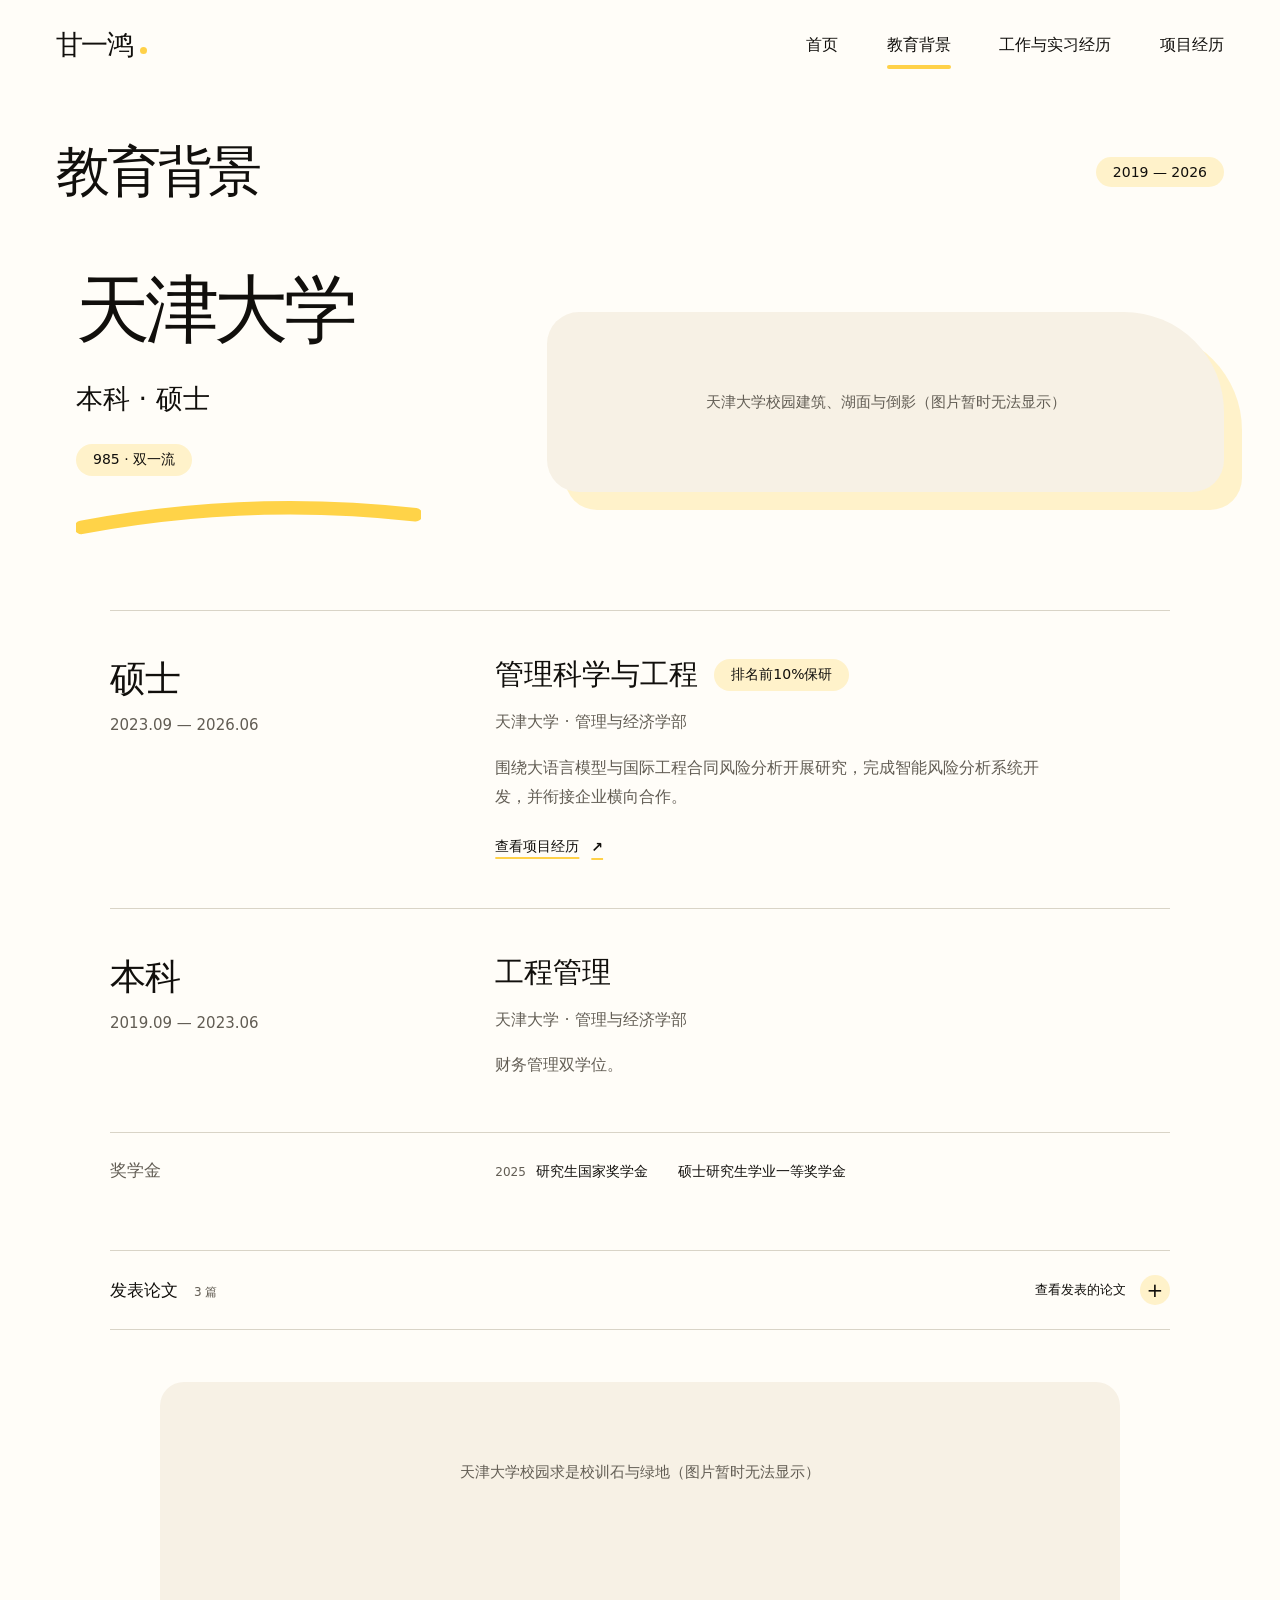
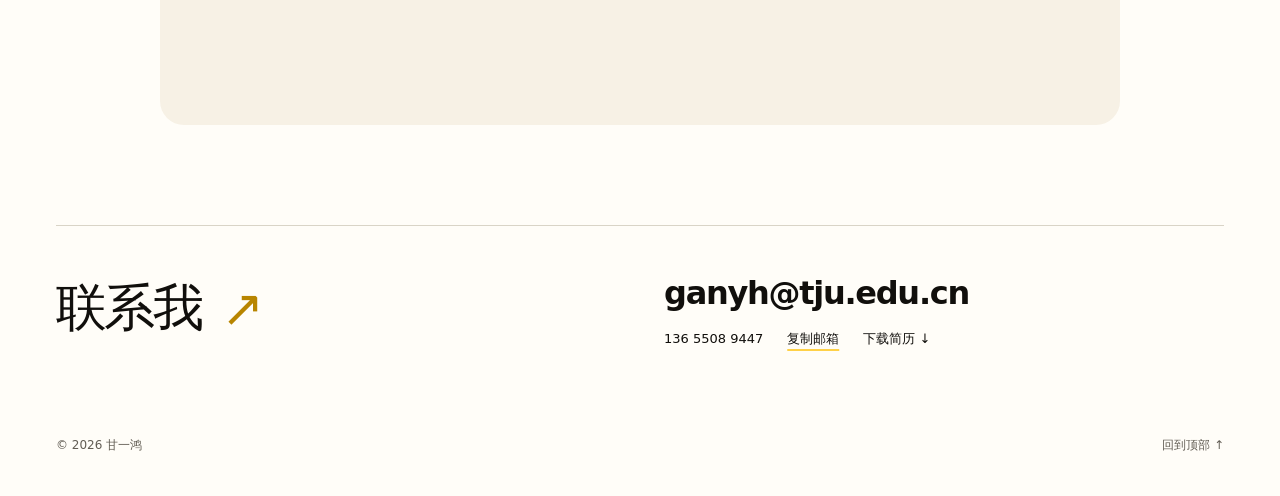
==== education.html @ 257f1004 "Publish standalone portfolio at /portfolio" ====
<!doctype html>
<html lang="zh-CN">
<head>
<meta charset="UTF-8">
<meta name="viewport" content="width=device-width, initial-scale=1, viewport-fit=cover">
<meta name="theme-color" content="#fffdf8">
<meta name="description" content="甘一鸿，天津大学本硕，职业方向：AI、产品、业务销售。腾讯Cheso与数势科技产品经历，以及国际工程合同风险分析系统企业合作项目。">
<meta property="og:title" content="教育背景 · 甘一鸿">
<meta property="og:description" content="天津大学本硕 · AI产品 · 互联网大厂校招">
<meta property="og:type" content="website">
<title>教育背景 · 甘一鸿</title>
<link rel="icon" href="assets/favicon.svg" type="image/svg+xml">
<link rel="stylesheet" href="theme.css">
<script src="app.js" defer></script>
<link rel="canonical" href="https://agan0615.github.io/portfolio/education.html">
<meta property="og:url" content="https://agan0615.github.io/portfolio/education.html">
<meta property="og:image" content="https://agan0615.github.io/portfolio/assets/portrait-hd.webp">
</head>
<body class="page-education">
<a class="skip-link" href="#main">跳转到主要内容</a>
<div class="reading-progress" aria-hidden="true"></div>
<header class="site-header" id="top"><div class="header-inner wrap">
<a class="brand" href="index.html" aria-label="甘一鸿的个人网站首页">甘一鸿<span class="brand-dot" aria-hidden="true"></span></a>
<button class="menu-toggle" type="button" aria-expanded="false" aria-controls="main-nav" hidden><span>菜单</span><span class="menu-lines" aria-hidden="true"></span></button>
<nav class="main-nav" id="main-nav" aria-label="主导航"><a href="index.html">首页</a><a href="education.html" aria-current="page">教育背景</a><a href="experience.html">工作与实习经历</a><a href="projects.html">项目经历</a></nav>
</div></header>
<main id="main"><section class="page-heading wrap hero-enter"><h1>教育背景</h1><span class="period-pill">2019 — 2026</span></section>
<section class="education-hero wrap" aria-labelledby="university-title"><div class="education-identity hero-enter"><h2 id="university-title">天津大学</h2><p>本科 · 硕士</p><span class="subtle-tag">985 · 双一流</span><svg viewBox="0 0 330 40" aria-hidden="true" fill="none"><path d="M5 30Q165 0 325 18" stroke="#ffd348" stroke-width="13" stroke-linecap="round"/></svg></div><div class="education-photo image-frame reveal"><img src="assets/tju-campus-hd.jpg" width="1920" height="701" alt="天津大学校园建筑、湖面与倒影" fetchpriority="high"></div></section>
<section class="degree-section wrap" aria-label="学位与专业">
<article class="degree-entry reveal"><div class="degree-label"><span>硕士</span><time>2023.09 — 2026.06</time></div><div class="degree-content"><h2>管理科学与工程<span class="subtle-tag">排名前10%保研</span></h2><p class="degree-school">天津大学 · 管理与经济学部</p><p>围绕大语言模型与国际工程合同风险分析开展研究，完成智能风险分析系统开发，并衔接企业横向合作。</p><a class="text-link" href="projects.html">查看项目经历 <span aria-hidden="true">↗</span></a></div></article>
<article class="degree-entry reveal"><div class="degree-label"><span>本科</span><time>2019.09 — 2023.06</time></div><div class="degree-content"><h2>工程管理</h2><p class="degree-school">天津大学 · 管理与经济学部</p><p>财务管理双学位。</p></div></article>
</section>
<section class="scholarships wrap reveal" aria-labelledby="award-title"><h2 id="award-title">奖学金</h2><ul><li><span>2025</span>研究生国家奖学金</li><li>硕士研究生学业一等奖学金</li></ul></section>
<section class="publications wrap reveal" id="publications" aria-labelledby="publications-title">
<details class="publications-disclosure"><summary><h2 class="publications-label" id="publications-title">发表论文<span class="publication-count">3 篇</span></h2><span class="publications-action">查看发表的论文 <span class="detail-plus" aria-hidden="true">+</span></span></summary>
<div class="publication-list">
<article class="publication-file"><a class="publication-open" href="assets/paper-contract-qa.pdf" target="_blank" rel="noopener noreferrer" title="Automating construction contract question answering using large language model and fine-tuning" aria-label="查看论文：Automating construction contract question answering using large language model and fine-tuning（新窗口打开 PDF）"><svg class="pdf-icon" viewBox="0 0 40 48" fill="none" aria-hidden="true"><path d="M8 1h16l12 12v29a5 5 0 0 1-5 5H8a5 5 0 0 1-5-5V6a5 5 0 0 1 5-5Z"/><path d="M24 1v12h12"/><text x="9" y="34">PDF</text></svg><span class="publication-info"><span class="publication-title">Automating construction contract question answering using large language model and fine-tuning</span><span class="publication-journal">Expert Systems with Applications</span></span></a><a class="publication-download" href="assets/paper-contract-qa.pdf" download="Gan-Contract-Question-Answering.pdf" aria-label="下载论文：Automating construction contract question answering using large language model and fine-tuning" title="下载 PDF"><svg viewBox="0 0 24 24" fill="none" aria-hidden="true"><path d="M12 3v12m-5-5 5 5 5-5M4 16v5h16v-5"/></svg></a></article>
<article class="publication-file"><a class="publication-open" href="assets/paper-long-contract-analysis.pdf" target="_blank" rel="noopener noreferrer" title="Application of large language models to intelligently analyze long construction contract texts" aria-label="查看论文：Application of large language models to intelligently analyze long construction contract texts（新窗口打开 PDF）"><svg class="pdf-icon" viewBox="0 0 40 48" fill="none" aria-hidden="true"><path d="M8 1h16l12 12v29a5 5 0 0 1-5 5H8a5 5 0 0 1-5-5V6a5 5 0 0 1 5-5Z"/><path d="M24 1v12h12"/><text x="9" y="34">PDF</text></svg><span class="publication-info"><span class="publication-title">Application of large language models to intelligently analyze long construction contract texts</span><span class="publication-journal">Construction Management and Economics</span></span></a><a class="publication-download" href="assets/paper-long-contract-analysis.pdf" download="Gan-Long-Contract-Analysis.pdf" aria-label="下载论文：Application of large language models to intelligently analyze long construction contract texts" title="下载 PDF"><svg viewBox="0 0 24 24" fill="none" aria-hidden="true"><path d="M12 3v12m-5-5 5 5 5-5M4 16v5h16v-5"/></svg></a></article>
<article class="publication-file"><a class="publication-open" href="assets/paper-interorganizational-trust.pdf" target="_blank" rel="noopener noreferrer" title="How to Build Interorganizational Trust in Construction Projects: A Meta-Analysis on Three Trust-Building Mechanisms" aria-label="查看论文作者稿：How to Build Interorganizational Trust in Construction Projects: A Meta-Analysis on Three Trust-Building Mechanisms（新窗口打开 PDF）"><svg class="pdf-icon" viewBox="0 0 40 48" fill="none" aria-hidden="true"><path d="M8 1h16l12 12v29a5 5 0 0 1-5 5H8a5 5 0 0 1-5-5V6a5 5 0 0 1 5-5Z"/><path d="M24 1v12h12"/><text x="9" y="34">PDF</text></svg><span class="publication-info"><span class="publication-title">How to Build Interorganizational Trust in Construction Projects: A Meta-Analysis on Three Trust-Building Mechanisms</span><span class="publication-journal">Journal of Management in Engineering <span class="manuscript-note">· 作者稿</span></span></span></a><a class="publication-download" href="assets/paper-interorganizational-trust.pdf" download="Gan-Interorganizational-Trust-Manuscript.pdf" aria-label="下载论文作者稿：How to Build Interorganizational Trust in Construction Projects: A Meta-Analysis on Three Trust-Building Mechanisms" title="下载 PDF"><svg viewBox="0 0 24 24" fill="none" aria-hidden="true"><path d="M12 3v12m-5-5 5 5 5-5M4 16v5h16v-5"/></svg></a></article>
</div></details></section>
<div class="campus-wide wrap reveal image-frame"><img src="assets/tju-motto-hd.webp" width="1920" height="685" alt="天津大学校园求是校训石与绿地" loading="lazy"></div>


</main>
<section class="contact-strip wrap" id="contact" aria-labelledby="contact-title">
<div><h2 id="contact-title">联系我<span aria-hidden="true">↗</span></h2></div>
<div class="contact-links"><a href="mailto:ganyh@tju.edu.cn" class="contact-email">ganyh@tju.edu.cn</a><div class="contact-small"><a href="tel:+8613655089447">136 5508 9447</a><button class="text-link" id="copy-email" type="button" hidden>复制邮箱</button><a href="assets/resume.pdf" download="甘一鸿-个人简历.pdf">下载简历 ↓</a></div><p class="copy-status" id="copy-status" role="status" aria-live="polite"></p></div>
</section>
<footer class="footer wrap"><span>© <span id="current-year">2026</span> 甘一鸿</span><a href="#top">回到顶部 ↑</a></footer>
<dialog class="image-dialog" aria-labelledby="image-dialog-title"><div class="image-dialog-heading"><h2 id="image-dialog-title">系统界面</h2><div class="image-dialog-actions"><button type="button" class="image-size-toggle" aria-pressed="false">原图尺寸</button><button type="button" class="dialog-close" aria-label="关闭大图">关闭 <span aria-hidden="true">×</span></button></div></div><div class="dialog-canvas" tabindex="0" aria-label="图片区域，可滚动查看"><img alt="" class="dialog-image"></div></dialog>
</body>
</html>
---- theme.css ----
:root {
  --paper: oklch(0.993 0.007 88);
  --ink: oklch(0.17 0.008 82);
  --muted: oklch(0.48 0.016 83);
  --yellow: oklch(0.88 0.157 88);
  --soft-yellow: oklch(0.965 0.055 89);
  --line: oklch(0.87 0.018 86);
  --ease: cubic-bezier(0.16,1,0.3,1);
  --page-width: 1376px;
  color-scheme: light;
  font-family: "Microsoft YaHei","PingFang SC","Noto Sans SC",system-ui,sans-serif;
  color: var(--ink);
  background: var(--paper);
  font-synthesis: none;
  -webkit-font-smoothing: antialiased;
  scroll-behavior: smooth;
  scroll-padding-top: 112px;
}
*,*::before,*::after { box-sizing: border-box; }
body { margin: 0; }
a { color: inherit; text-decoration: none; }
button { font: inherit; color: inherit; cursor: pointer; }
button,a { -webkit-tap-highlight-color: transparent; touch-action: manipulation; }
button { border: 0; }
img { display: block; max-width: 100%; }
svg { display: block; }
h1,h2,h3,h4,p,figure { margin: 0; }
h1,h2,h3,h4 { text-wrap: balance; }
p { line-height: 1.85; }
ul,ol { padding: 0; margin: 0; }
[hidden] { display: none !important; }
::selection { background: var(--yellow); color: var(--ink); }
:focus-visible { outline: 3px solid var(--ink); outline-offset: 6px; }
.wrap { width: min(calc(100% - 112px),var(--page-width)); margin-inline: auto; }
.sr-only { position: absolute; width: 1px; height: 1px; margin: -1px; overflow: hidden; clip: rect(0,0,0,0); white-space: nowrap; }
.skip-link { position: fixed; z-index: 100; top: -80px; left: 20px; padding: 14px 22px; color: var(--paper); background: var(--ink); border-radius: 8px; }
.skip-link:focus { top: 12px; }
.reading-progress { height: 3px; position: fixed; inset: 0 0 auto; z-index: 50; background: var(--yellow); transform: scaleX(var(--progress,0)); transform-origin: left; pointer-events: none; }
.site-header { position: sticky; top: 0; z-index: 30; background: var(--paper); transition: box-shadow 240ms var(--ease),background 240ms var(--ease); }
.site-header.is-scrolled { box-shadow: 0 1px 0 var(--line); background: oklch(0.993 0.007 88 / 0.96); backdrop-filter: blur(16px); }
.header-inner { min-height: 90px; display: flex; align-items: center; justify-content: space-between; gap: 32px; }
.brand { display: inline-flex; align-items: baseline; gap: 8px; white-space: nowrap; font-size: 27px; font-weight: 800; letter-spacing: -.06em; }
.brand-dot { width: 7px; height: 7px; border-radius: 50%; background: var(--yellow); }
.main-nav { display: flex; align-items: center; gap: clamp(22px,3.8vw,58px); }
.main-nav a { position: relative; padding: 19px 0; font-weight: 650; font-size: 16px; white-space: nowrap; }
.main-nav a::after { content: ""; position: absolute; bottom: 6px; left: 0; width: 100%; height: 4px; background: var(--yellow); transform: scaleX(0); transform-origin: left; transition: transform 230ms var(--ease); border-radius: 2px; }
.main-nav a[aria-current]::after,.main-nav a:hover::after { transform: scaleX(1); }
.menu-toggle { display: inline-flex; align-items: center; gap: 12px; min-height: 44px; background: transparent; padding: 4px 0 4px 16px; }
.menu-lines { display: block; width: 20px; height: 10px; border-block: 1.5px solid currentColor; transition: transform 200ms var(--ease); }
.menu-toggle[aria-expanded="true"] .menu-lines { transform: rotate(-12deg); }
.button { display: inline-flex; align-items: center; justify-content: center; gap: 12px; min-height: 56px; padding: 12px 30px; border-radius: 100px; font-size: 17px; font-weight: 650; border: 1.5px solid var(--ink); transition: transform 220ms var(--ease),background 220ms var(--ease),box-shadow 220ms var(--ease); }
.button svg { width: 22px; height: 22px; }
.button span[aria-hidden] { font-size: 25px; line-height: 1; }
.button-primary { color: var(--paper); background: var(--ink); }
.button-outline { background: transparent; }
.button-small { font-size: 14px; min-height: 46px; padding: 8px 22px; }
.text-link { display: inline-flex; gap: 12px; align-items: center; padding-block: 8px; background: transparent; border: 0; font-weight: 600; text-decoration: underline; text-decoration-color: var(--yellow); text-underline-offset: 6px; text-decoration-thickness: 2px; }
.home-hero { position: relative; isolation: isolate; background: var(--paper); min-height: 590px; display: grid; grid-template-columns: 1.2fr 1fr; align-items: center; gap: 16px; padding-block: 28px 32px; }
.hero-ribbon { position: absolute; inset: 0; height: 100%; width: 100%; z-index: -1; pointer-events: none; transform: translate3d(0,var(--hero-shift,0px),0); }
.home-intro { position: relative; z-index: 3; padding-block: 20px; }
.home-intro h1 { display: inline-block; position: relative; font-size: clamp(88px,11vw,156px); font-weight: 900; line-height: 1.2; letter-spacing: -.065em; margin-left: -.035em; padding-bottom: 16px; }
.home-intro h1 svg { position: absolute; left: 5%; bottom: 2px; width: 100%; height: 32px; z-index: -1; }
.home-role { font-size: clamp(38px,5vw,72px); font-weight: 800; letter-spacing: -.055em; line-height: 1.45; margin-top: 4px; white-space: nowrap; }
.home-role.home-directions { font-size: clamp(30px,4vw,58px); letter-spacing: -.045em; }
@media (max-width: 699px) {
  .home-role.home-directions { font-size: clamp(27px,8.2vw,42px); }
}
.personal-tags { display: flex; flex-wrap: wrap; gap: 10px; list-style: none; margin-top: 24px; }
.personal-tags li { background: var(--soft-yellow); padding: 7px 18px; border-radius: 100px; font-size: 14px; white-space: nowrap; }
.hero-actions { display: flex; flex-wrap: wrap; gap: 18px; margin-top: 34px; }
.portrait-stage { position: relative; align-self: end; justify-self: center; width: min(100%,430px); margin-bottom: 0; background: var(--paper); }
.original-portrait { width: 100%; height: auto; aspect-ratio: 5 / 6; mix-blend-mode: multiply; }
.portrait-front-ribbon { position: absolute; width: 112%; height: 60px; bottom: -22px; left: -6%; }
.chapter-gallery { display: grid; grid-template-columns: repeat(3,minmax(0,1fr)); gap: 20px; padding-top: 10px; padding-bottom: 16px; }
.chapter-link { position: relative; isolation: isolate; display: block; height: 310px; background: var(--soft-yellow); border-radius: 24px; overflow: hidden; transition: background 220ms var(--ease); }
.chapter-link h2 { position: relative; z-index: 2; padding: 26px 28px 0; font-size: clamp(22px,2.05vw,30px); line-height: 1.35; letter-spacing: -.035em; }
.chapter-link h2 span { display: block; font-size: .82em; margin-top: 3px; }
.chapter-link img { position: absolute; width: 100%; max-width: none; height: auto; left: 0; bottom: -25px; z-index: -1; transition: transform 600ms var(--ease); }
.chapter-link:nth-child(2) img { width: 102%; left: 1%; bottom: -3px; }
.chapter-link:nth-child(3) img { width: 100%; bottom: -22px; }
.chapter-arrow { position: absolute; right: 22px; bottom: 18px; width: 36px; height: 36px; display: grid; place-items: center; font-size: 28px; background: var(--paper); border-radius: 50%; transition: transform 220ms var(--ease); }
.page-heading { display: flex; align-items: center; justify-content: space-between; gap: 24px; padding-block: 48px 40px; }
.page-heading h1 { font-size: clamp(36px,4.2vw,60px); font-weight: 800; letter-spacing: -.06em; line-height: 1.25; }
.period-pill,.subtle-tag { display: inline-block; border-radius: 100px; background: var(--soft-yellow); padding: 7px 17px; font-size: 14px; font-weight: 500; white-space: nowrap; }
.page-anchors { display: flex; align-items: center; gap: 10px; }
.page-anchors a { font-size: 14px; padding: 10px 18px; border: 1px solid var(--line); border-radius: 100px; }
.page-anchors a:hover { background: var(--soft-yellow); border-color: var(--yellow); }
.image-frame { position: relative; overflow: hidden; background: oklch(0.96 0.018 87); }
.image-frame img { width: 100%; height: auto; }
.image-fallback { display: grid; place-items: center; min-height: 180px; padding: 24px; font-size: 15px; line-height: 1.6; text-align: center; color: var(--muted); overflow-wrap: anywhere; }
.education-hero { display: grid; grid-template-columns: .8fr 1.2fr; align-items: center; gap: 40px; padding-block: 20px 72px; }
.education-identity { position: relative; padding-left: 20px; }
.education-identity h2 { font-size: clamp(50px,5.8vw,84px); letter-spacing: -.065em; font-weight: 800; line-height: 1.2; }
.education-identity p { font-size: 27px; margin-top: 20px; }
.education-identity .subtle-tag { margin-top: 20px; }
.education-identity svg { width: 80%; margin-top: 20px; }
.education-photo { border-radius: 32px 100px 32px 32px; box-shadow: 18px 18px 0 var(--soft-yellow); }
.education-photo img { aspect-ratio: 1.5; object-fit: cover; }
.degree-section { max-width: 1060px; }
.degree-entry { display: grid; grid-template-columns: .75fr 1.5fr; gap: 48px; padding-block: 44px; border-top: 1px solid var(--line); }
.degree-label { display: flex; flex-direction: column; gap: 12px; }
.degree-label > span { font-size: 36px; font-weight: 750; letter-spacing: -.04em; }
.degree-label time { color: var(--muted); font-size: 15px; font-variant-numeric: tabular-nums; }
.degree-content h2 { font-size: 29px; display: flex; align-items: center; flex-wrap: wrap; gap: 16px; }
.degree-content p { max-width: 560px; font-size: 16px; color: var(--muted); }
.degree-school { margin-block: 12px 16px; }
.degree-content .text-link { margin-top: 18px; font-size: 14px; }
.award-section { position: relative; display: flex; align-items: center; justify-content: space-between; gap: 36px; padding: 28px 48px; margin-block: 56px 48px; border-radius: 24px; background: var(--yellow); }
.award-year { font-size: clamp(56px,7vw,100px); line-height: 1; font-weight: 800; letter-spacing: -.07em; }
.award-section h2 { font-size: clamp(24px,2.6vw,38px); letter-spacing: -.045em; }
.award-section > svg { width: 76px; height: 76px; }
.campus-wide { height: 330px; border-radius: 24px; }
.campus-wide img { height: 100%; object-fit: cover; object-position: 50% 57%; }
.career-case,.project-page { scroll-margin-top: 120px; }
.case-hero { position: relative; isolation: isolate; overflow: hidden; display: grid; grid-template-columns: 1fr 1fr; align-items: center; gap: 12px; padding: 50px 52px; background: var(--soft-yellow); border-radius: 32px; }
.case-hero-copy { z-index: 2; min-width: 0; }
.case-meta { font-size: 14px; color: var(--muted); margin-bottom: 18px; font-variant-numeric: tabular-nums; }
.case-hero h2 { font-size: clamp(48px,5.2vw,76px); line-height: 1.14; letter-spacing: -.06em; font-weight: 800; }
.tencent-hero h2 span { display: block; font-size: .9em; margin-top: 4px; letter-spacing: -.065em; }
.case-role { font-size: 22px; font-weight: 650; margin-top: 20px; line-height: 1.5; }
.case-summary { font-size: 16px; margin-top: 20px; max-width: 480px; color: oklch(0.4 0.02 83); }
.case-hero .button { margin-top: 24px; }
.case-hero-art { width: 116%; max-width: none; height: auto; margin-left: -4%; transform: rotate(-3deg); }
.case-body { display: grid; grid-template-columns: .7fr 1.3fr; gap: 68px; padding: 76px 24px 56px; }
.case-section-title h3 { font-size: 32px; letter-spacing: -.04em; }
.case-section-title > p { margin-top: 20px; max-width: 240px; color: var(--muted); font-size: 17px; }
.company-legal { display: block; font-size: 13px; color: var(--muted); margin-top: 32px; }
.feature-list { min-width: 0; }
.feature-detail { border-top: 1px solid var(--line); }
.feature-detail:last-child { border-bottom: 1px solid var(--line); }
.feature-detail summary { list-style: none; display: flex; align-items: center; justify-content: space-between; gap: 16px; cursor: pointer; padding: 23px 0; font-size: 23px; font-weight: 650; }
.feature-detail summary::-webkit-details-marker { display: none; }
.feature-detail summary small { display: block; font-size: 13px; font-weight: 400; color: var(--muted); margin-top: 7px; }
.detail-plus { width: 32px; height: 32px; flex: 0 0 auto; border-radius: 50%; background: var(--soft-yellow); display: grid; place-items: center; font-size: 22px; font-weight: 400; transition: transform 240ms var(--ease); }
.feature-detail[open] .detail-plus { transform: rotate(45deg); background: var(--yellow); }
.feature-detail > p { padding: 0 32px 25px 0; font-size: 15px; color: var(--muted); max-width: 65ch; }

/* Tencent: a quiet result overview, followed by three connected case chapters. */
.tencent-outcomes { display: grid; grid-template-columns: repeat(3, minmax(0, 1fr)); margin: 0; padding: 44px 24px 34px; }
.tencent-outcomes > div { display: flex; flex-direction: column-reverse; gap: 10px; padding: 0 30px; }
.tencent-outcomes > div:first-child { padding-left: 0; }
.tencent-outcomes > div + div { border-left: 1px solid var(--line); }
.tencent-outcomes dt { color: var(--muted); font-size: 13px; }
.tencent-outcomes dd { margin: 0; font-size: clamp(28px, 3.4vw, 46px); line-height: 1.2; font-weight: 650; letter-spacing: -.055em; white-space: nowrap; font-variant-numeric: tabular-nums; }
.tencent-outcomes .metric-unit { font-size: .57em; letter-spacing: 0; margin-left: 2px; }
.tencent-outcomes .metric-arrow { color: var(--muted); font-size: .65em; font-weight: 400; }
.case-body.tencent-story { padding-top: 36px; }
.tencent-chapter summary { gap: 18px; }
.chapter-number { color: var(--muted); font-size: 12px; font-weight: 400; align-self: flex-start; padding-top: 8px; font-variant-numeric: tabular-nums; }
.chapter-title { flex: 1; }
.tencent-chapter .detail-plus { flex-shrink: 0; }
.tencent-chapter .detail-copy { padding-left: 32px; padding-right: 0; }
.chapter-results { display: flex; flex-wrap: wrap; gap: 24px 28px; margin: 0; padding-top: 22px; }
.chapter-results > div { display: grid; grid-template-rows: auto 1fr; gap: 7px; flex: 1 1 140px; }
.chapter-results dt { grid-row: 2; }
.chapter-results dd { grid-row: 1; }
.chapter-results dt { color: var(--muted); font-size: 11px; line-height: 1.7; }
.chapter-results dd { margin: 0; color: var(--ink); font-size: 24px; line-height: 1.3; font-weight: 600; white-space: nowrap; font-variant-numeric: tabular-nums; letter-spacing: -.035em; }
.chapter-results dd > span { color: var(--muted); font-size: .7em; font-weight: 400; }
.chapter-results dd > .result-unit { margin-left: 3px; font-size: .55em; }

/* Publications use the visual language of files, with native PDF viewing/downloads. */
.publications { max-width: 1060px; margin-bottom: 52px; }
.publications-disclosure { border-top: 1px solid var(--line); border-bottom: 1px solid var(--line); }
.publications-disclosure > summary { display: flex; align-items: center; justify-content: space-between; gap: 20px; list-style: none; cursor: pointer; padding: 24px 0; }
.publications-disclosure > summary::-webkit-details-marker { display: none; }
.publications-label { display: flex; align-items: baseline; gap: 16px; font-size: 17px; font-weight: 600; }
.publication-count { color: var(--muted); font-size: 12px; font-weight: 400; }
.publications-action { display: flex; align-items: center; gap: 14px; font-size: 13px; font-weight: 500; }
.publications-action .detail-plus { width: 30px; height: 30px; font-size: 20px; }
.publications-disclosure[open] .detail-plus { transform: rotate(45deg); background: var(--yellow); }
.publication-list { display: grid; grid-template-columns: repeat(3, minmax(0, 1fr)); gap: 24px; padding-bottom: 28px; }
.publication-file { min-width: 0; display: grid; grid-template-columns: minmax(0, 1fr) 32px; align-items: start; column-gap: 8px; padding-top: 22px; border-top: 1px solid var(--line); }
.publication-open { display: grid; grid-template-columns: 31px minmax(0, 1fr); align-items: start; gap: 13px; min-width: 0; border-radius: 4px; }
.pdf-icon { width: 31px; height: 38px; color: var(--ink); }
.pdf-icon path { stroke: currentColor; stroke-width: 1.3; stroke-linejoin: round; }
.pdf-icon text { font: 600 9px Arial, sans-serif; fill: currentColor; }
.publication-info { display: block; min-width: 0; }
.publication-title { display: block; overflow: hidden; text-overflow: ellipsis; white-space: nowrap; font-size: 14px; font-weight: 600; line-height: 1.7; }
.publication-journal { display: block; color: var(--muted); font-size: 11px; line-height: 1.8; margin-top: 6px; }
.manuscript-note { white-space: nowrap; }
.publication-download { display: flex; align-items: center; justify-content: center; width: 32px; height: 32px; color: var(--muted); border-radius: 50%; transition: background .2s, color .2s; }
.publication-download svg { width: 16px; height: 16px; stroke: currentColor; stroke-width: 1.5; stroke-linecap: round; stroke-linejoin: round; }
.publication-open:hover .publication-title { text-decoration: underline; text-underline-offset: 4px; }
.publication-download:hover { color: var(--ink); background: var(--yellow); }
@media (max-width: 1000px) {
  .tencent-outcomes > div { padding-inline: 20px; }
  .publication-list { grid-template-columns: 1fr; gap: 0; padding-bottom: 12px; }
  .publication-file { padding-block: 18px; }
  .publication-journal { margin-top: 3px; }
}
@media (max-width: 699px) {
  .tencent-outcomes { grid-template-columns: 1fr; padding: 26px 0 0; }
  .tencent-outcomes > div { flex-direction: row-reverse; justify-content: space-between; align-items: center; gap: 16px; padding: 19px 0; }
  .tencent-outcomes > div + div { border-left: 0; border-top: 1px solid var(--line); }
  .tencent-outcomes dt { max-width: 126px; font-size: 12px; text-align: right; }
  .tencent-outcomes dd { font-size: 30px; letter-spacing: -.04em; }
  .case-body.tencent-story { padding-top: 28px; }
  .tencent-chapter .detail-copy { padding-left: 0; }
  .chapter-number { padding-top: 5px; font-size: 11px; }
  .chapter-results { gap: 20px; padding-top: 20px; }
  .chapter-results > div { flex-basis: 110px; }
  .chapter-results dd { font-size: 23px; }
  .publications { margin-bottom: 28px; }
  .publications-disclosure > summary { padding-block: 21px; gap: 12px; }
  .publications-label { gap: 10px; font-size: 16px; }
  .publications-action { gap: 8px; font-size: 12px; }
}
.career-media { display: grid; grid-template-columns: 3fr 1fr; gap: 20px; }
.cheso-preview { aspect-ratio: 2.65; border-radius: 20px; }
.cheso-preview img { position: absolute; top: 0; left: -100%; width: 200%; max-width: none; height: auto; }
.tencent-photo { border-radius: 20px; }
.tencent-photo img { position: absolute; inset: 0; width: 100%; height: 100%; object-fit: cover; object-position: 50% 55%; }
.shushi-section { padding-top: 104px; }
.company-heading { display: flex; align-items: center; justify-content: space-between; gap: 32px; padding: 0 20px; }
.company-heading h2 { font-size: clamp(40px,4vw,58px); letter-spacing: -.06em; }
.company-heading .case-meta { margin-bottom: 10px; }
.company-heading .case-role { margin-top: 12px; }
.company-heading .company-legal { margin-top: 14px; }
.company-heading > img { width: 180px; height: auto; }
.poc-results { display: grid; grid-template-columns: repeat(3,minmax(0,1fr)); background: var(--ink); color: var(--paper); padding: 36px 48px; border-radius: 24px; margin-top: 40px; gap: 32px; }
.poc-results strong { display: block; font-size: clamp(42px,5vw,72px); font-weight: 750; letter-spacing: -.065em; line-height: 1.2; font-variant-numeric: tabular-nums; }
.poc-results strong span { color: var(--yellow); font-size: .6em; margin-left: 4px; }
.poc-results p { font-size: 14px; opacity: .8; margin-top: 10px; }
.product-story { display: grid; grid-template-columns: 1fr 1.1fr; gap: 64px; align-items: center; margin-top: 72px; }
.product-story h3,.ada-section h3 { font-size: 38px; letter-spacing: -.05em; }
.product-description { font-size: 17px; color: var(--muted); margin-top: 12px; }
.product-story h4 { font-size: 16px; margin-top: 26px; margin-bottom: 8px; }
.product-story-copy > p:not(.product-description),.ada-content p { font-size: 15px; color: var(--muted); }
.product-story .text-link { font-size: 14px; margin-top: 20px; }
.swift-preview { border-radius: 24px; padding: 12px; background: oklch(0.95 0.02 260); transform: rotate(2deg); box-shadow: 0 18px 40px oklch(0.25 0.02 260 / .07); }
.swift-preview img { border-radius: 12px; }
.ada-section { display: grid; grid-template-columns: .7fr 1.3fr; gap: 64px; margin-top: 72px; padding: 42px 0 0; border-top: 1px solid var(--line); }
.ada-section .product-description { max-width: 260px; }
.ada-content p + p { margin-top: 20px; }
.ada-content strong { color: var(--ink); font-weight: 650; }
.contract-hero { grid-template-columns: 1.25fr .9fr; }
.contract-hero h2 { font-size: clamp(36px,4.2vw,60px); line-height: 1.3; }
.contract-hero .case-hero-art { width: 120%; margin-left: -8%; }
.project-results { display: grid; grid-template-columns: repeat(4,minmax(0,1fr)); gap: 28px; padding: 50px 20px 28px; }
.project-results strong { display: block; font-size: clamp(34px,4.2vw,62px); line-height: 1.2; letter-spacing: -.055em; font-weight: 750; font-variant-numeric: tabular-nums; }
.project-results strong span { font-size: 16px; font-weight: 500; margin-left: 5px; letter-spacing: 0; }
.project-results p { font-size: 13px; color: var(--muted); margin-top: 12px; }
.results-note { font-size: 13px; color: var(--muted); padding-inline: 20px; line-height: 1.8; }
.project-report { display: block; padding: 28px; margin-top: 48px; border-radius: 24px; background: var(--soft-yellow); }
.project-report img { border-radius: 12px; }
.media-zoom { cursor: zoom-in; }
.zoom-hint { position: absolute; bottom: 20px; right: 20px; padding: 8px 16px; font-size: 12px; border-radius: 100px; background: var(--ink); color: var(--paper); opacity: 0; transform: translateY(5px); transition: opacity 200ms var(--ease),transform 200ms var(--ease); }
.media-zoom:hover .zoom-hint,.media-zoom:focus-visible .zoom-hint { opacity: 1; transform: translateY(0); }
.project-method { display: grid; grid-template-columns: .45fr 1.55fr; gap: 64px; padding: 72px 20px; }
.project-method h3,.project-outcome h3 { font-size: 30px; letter-spacing: -.04em; }
.project-method > div > p { font-size: 16px; color: var(--muted); max-width: 70ch; }
.solution-flow { display: grid; grid-template-columns: repeat(4,minmax(0,1fr)); list-style: none; margin-top: 40px; gap: 20px; }
.solution-flow li { position: relative; padding-top: 16px; border-top: 2px solid var(--yellow); }
.solution-flow li > span { font-size: 13px; color: var(--muted); }
.solution-flow h4 { font-size: 18px; margin-top: 8px; }
.solution-flow p { font-size: 12px; color: var(--muted); margin-top: 4px; }
.project-outcome { display: grid; grid-template-columns: .8fr 1.2fr; gap: 56px; align-items: center; padding: 42px; border-radius: 24px; background: var(--soft-yellow); }
.time-comparison { margin-top: 20px; display: flex; align-items: baseline; flex-wrap: wrap; gap: 12px; font-size: 23px; line-height: 1.7; }
.time-comparison strong { display: block; width: 100%; font-size: 42px; letter-spacing: -.055em; font-weight: 750; }
.project-outcome > div > p:last-child { font-size: 14px; color: var(--muted); max-width: 350px; margin-top: 20px; }
.project-outcome .image-frame { display: block; border-radius: 12px; box-shadow: 0 12px 30px oklch(0.3 0.03 82 / .06); }
.contact-strip { display: grid; grid-template-columns: 1fr 1fr; gap: 48px; align-items: start; border-top: 1px solid var(--line); padding-top: 48px; margin-top: 100px; }
.contact-strip h2 { display: inline-flex; gap: 20px; align-items: center; font-size: clamp(36px,4vw,54px); letter-spacing: -.05em; }
.contact-strip h2 span { color: oklch(0.65 0.14 83); font-weight: 400; }
.contact-email { font-size: clamp(22px,2.5vw,34px); font-weight: 650; letter-spacing: -.04em; }
.contact-small { display: flex; gap: 24px; flex-wrap: wrap; align-items: center; margin-top: 18px; font-size: 13px; }
.contact-small .text-link { font-weight: 400; padding: 0; }
.copy-status { min-height: 28px; margin-top: 8px; font-size: 12px; color: var(--muted); }
.footer { display: flex; justify-content: space-between; align-items: center; gap: 24px; padding-block: 40px 28px; color: var(--muted); font-size: 12px; }
.footer a { min-height: 44px; display: inline-flex; align-items: center; }
.image-dialog { width: min(95vw,1420px); max-height: 92dvh; padding: 20px; border: 1px solid var(--line); border-radius: 18px; background: var(--paper); color: var(--ink); box-shadow: 0 30px 80px oklch(0.1 0.01 80 / .2); overscroll-behavior: contain; }
.image-dialog::backdrop { background: oklch(0.18 0.01 80 / .7); backdrop-filter: blur(8px); }
.image-dialog-heading { display: flex; align-items: center; justify-content: space-between; gap: 20px; margin-bottom: 16px; }
.image-dialog h2 { font-size: 16px; }
.dialog-close { min-height: 44px; background: var(--soft-yellow); border-radius: 50px; padding: 8px 18px; font-size: 14px; white-space: nowrap; }
.dialog-image { width: 100%; height: auto; border-radius: 8px; }
.hero-enter { animation: entrance 760ms var(--ease) both; animation-delay: var(--enter-delay,0ms); }
.will-reveal { opacity: 0; transform: translateY(24px); transition: opacity 700ms var(--ease),transform 700ms var(--ease); }
.is-revealed { opacity: 1; transform: none; }
@keyframes entrance { from { opacity: 0; transform: translateY(20px); } to { opacity: 1; transform: translateY(0); } }
@media (hover: hover) and (pointer: fine) {
  .button:hover { transform: translateY(-3px); box-shadow: 0 7px 0 oklch(0.88 0.157 88 / .5); }
  .button-outline:hover { background: var(--soft-yellow); }
  .chapter-link:hover { background: oklch(0.94 0.09 88); }
  .chapter-link:hover img { transform: translateY(-8px) rotate(-1.5deg); }
  .chapter-link:hover .chapter-arrow { transform: rotate(45deg); }
}
@media (min-width: 1600px) {
  .home-hero { min-height: 660px; }
  .portrait-stage { width: 460px; }
  .chapter-link { height: 330px; }
}
@media (max-width: 1100px) {
  .wrap { width: calc(100% - 72px); }
  .header-inner { min-height: 80px; }
  .main-nav { gap: 24px; }
  .main-nav a { font-size: 14px; }
  .home-hero { min-height: 520px; }
  .home-intro h1 { font-size: 118px; }
  .home-role { font-size: 52px; }
  .personal-tags { gap: 7px; margin-top: 20px; }
  .personal-tags li { padding: 6px 12px; font-size: 12px; }
  .hero-actions { gap: 12px; margin-top: 26px; }
  .button { min-height: 50px; padding: 10px 23px; font-size: 15px; }
  .portrait-stage { width: min(100%,370px); }
  .chapter-link { height: 260px; border-radius: 20px; }
  .chapter-link h2 { font-size: 23px; padding: 22px 22px 0; }
  .case-hero { padding: 40px 36px; }
  .case-body { padding-inline: 12px; gap: 40px; }
  .case-hero h2 { font-size: 60px; }
  .contract-hero h2 { font-size: 44px; }
  .product-story { gap: 36px; }
  .project-method { gap: 36px; padding-inline: 0; }
  .project-outcome { gap: 32px; padding: 32px; }
}
@media (max-width: 850px) {
  .wrap { width: calc(100% - 48px); }
  .main-nav { gap: 20px; }
  .brand { font-size: 24px; }
  .home-hero { min-height: 470px; grid-template-columns: 1.15fr 1fr; }
  .home-intro h1 { font-size: 94px; }
  .home-role { font-size: 43px; }
  .personal-tags { gap: 6px; }
  .personal-tags li { font-size: 11px; padding: 6px 9px; }
  .hero-actions .button { padding: 10px 19px; font-size: 14px; }
  .portrait-stage { margin-bottom: 22px; }
  .chapter-gallery { gap: 14px; }
  .chapter-link { height: 220px; border-radius: 16px; }
  .chapter-link h2 { font-size: 20px; padding: 20px 18px 0; }
  .chapter-link h2 span { font-size: .75em; }
  .chapter-arrow { right: 14px; bottom: 12px; font-size: 23px; width: 30px; height: 30px; }
  .page-heading { padding-block: 36px 30px; }
  .education-hero { gap: 28px; }
  .education-identity { padding-left: 0; }
  .education-identity h2 { font-size: 56px; }
  .education-photo { border-radius: 24px 70px 24px 24px; box-shadow: 10px 10px 0 var(--soft-yellow); }
  .degree-entry { gap: 32px; }
  .degree-content h2 { font-size: 25px; }
  .award-section { padding: 24px 32px; gap: 24px; }
  .award-section > svg { width: 48px; }
  .case-hero { padding: 32px 28px; }
  .case-hero h2 { font-size: 52px; }
  .case-role { font-size: 19px; }
  .case-summary { font-size: 14px; line-height: 1.9; }
  .case-body { grid-template-columns: .65fr 1.35fr; gap: 32px; padding-block: 48px; }
  .case-section-title h3 { font-size: 27px; }
  .case-section-title > p { font-size: 15px; }
  .feature-detail summary { font-size: 21px; }
  .feature-detail > p { padding-right: 0; }
  .company-heading { padding: 0; }
  .poc-results { padding: 30px; }
  .product-story { gap: 30px; }
  .product-story h3,.ada-section h3 { font-size: 32px; }
  .ada-section { gap: 32px; grid-template-columns: .7fr 1.3fr; }
  .contract-hero { grid-template-columns: 1.35fr 1fr; }
  .contract-hero h2 { font-size: 36px; }
  .project-results { gap: 16px; padding-inline: 0; }
  .project-results strong { font-size: 39px; }
  .project-results strong span { font-size: 13px; margin-left: 3px; }
  .project-results p { font-size: 12px; }
  .results-note { padding: 0; }
  .project-report { padding: 16px; }
  .project-method { grid-template-columns: 1fr; gap: 24px; padding-block: 52px; }
  .project-outcome { grid-template-columns: 1fr; padding: 32px; }
  .time-comparison strong { width: auto; }
  .project-outcome > div > p:last-child { max-width: 100%; }
  .contact-strip { gap: 24px; margin-top: 76px; }
}
@media (max-width: 699px) {
  :root { scroll-padding-top: 90px; }
  .wrap { width: calc(100% - 40px); }
  .header-inner { min-height: 72px; gap: 16px; flex-wrap: wrap; }
  .brand { font-size: 24px; }
  .site-header { position: relative; }
  html[data-enhanced] .site-header { position: sticky; }
  .main-nav { width: 100%; gap: 4px; display: grid; grid-template-columns: 1fr 1fr; padding-bottom: 16px; }
  .main-nav a { font-size: 14px; padding: 12px 8px; }
  .main-nav a::after { bottom: 5px; left: 8px; width: 28px; height: 3px; }
  html[data-enhanced] .main-nav { display: none; position: absolute; left: 0; top: 100%; padding: 12px 20px 20px; background: var(--paper); border-bottom: 1px solid var(--line); box-shadow: 0 12px 20px oklch(0.2 0.02 85 / .04); }
  html[data-enhanced] .main-nav.is-open { display: grid; }
  .home-hero { grid-template-columns: 1fr; gap: 0; padding-top: 20px; padding-bottom: 0; min-height: 0; }
  .home-intro { padding: 8px 0 0; }
  .home-intro h1 { font-size: clamp(84px,23vw,134px); line-height: 1.2; padding-bottom: 12px; }
  .home-intro h1 svg { height: 23px; bottom: 1px; }
  .home-role { font-size: clamp(36px,9.5vw,55px); line-height: 1.5; margin-top: 6px; }
  .personal-tags { margin-top: 16px; gap: 6px; }
  .personal-tags li { font-size: 11px; padding: 6px 10px; }
  .hero-actions { margin-top: 22px; gap: 12px; }
  .hero-actions .button { min-height: 46px; padding: 10px 22px; font-size: 14px; }
  .hero-actions svg { width: 18px; }
  .portrait-stage { width: 240px; justify-self: end; margin-top: 24px; margin-right: 15px; margin-bottom: 18px; }
  .portrait-front-ribbon { height: 45px; bottom: -16px; }
  .hero-ribbon { display: none; }
  .chapter-gallery { grid-template-columns: 1fr; gap: 16px; padding-top: 16px; }
  .chapter-link { height: 210px; border-radius: 20px; }
  .chapter-link h2 { font-size: 25px; padding: 24px 24px 0; max-width: 80%; }
  .chapter-link h2 span { font-size: .78em; }
  .chapter-link img { width: 75%; left: auto; right: -12%; bottom: -25px; }
  .chapter-link:nth-child(2) img { width: 76%; left: auto; right: -8%; bottom: -8px; }
  .chapter-link:nth-child(3) img { width: 80%; right: -15%; bottom: -26px; }
  .chapter-arrow { right: auto; left: 24px; bottom: 22px; width: 34px; height: 34px; font-size: 25px; }
  .page-heading { padding-block: 28px 28px; flex-wrap: wrap; gap: 20px; }
  .page-heading h1 { font-size: clamp(31px,8.3vw,42px); }
  .period-pill { font-size: 12px; padding: 6px 12px; }
  .education-hero { grid-template-columns: 1fr; padding-block: 0 44px; gap: 28px; }
  .education-identity h2 { font-size: 64px; }
  .education-identity p { font-size: 22px; margin-top: 12px; }
  .education-identity .subtle-tag { margin-top: 12px; }
  .education-identity svg { width: 230px; margin-top: 10px; }
  .education-photo { border-radius: 20px 60px 20px 20px; margin-right: 10px; }
  .degree-entry { grid-template-columns: 1fr; gap: 20px; padding-block: 30px; }
  .degree-label { flex-direction: row; align-items: center; justify-content: space-between; gap: 12px; }
  .degree-label > span { font-size: 25px; }
  .degree-label time { font-size: 12px; }
  .degree-content h2 { font-size: 25px; gap: 12px; }
  .degree-content p { font-size: 14px; }
  .degree-school { margin-block: 8px 12px; }
  .award-section { flex-wrap: wrap; gap: 16px; padding: 24px; margin-block: 32px; }
  .award-year { font-size: 64px; }
  .award-section h2 { font-size: 23px; }
  .award-section > svg { position: absolute; right: 24px; top: 22px; height: 50px; }
  .campus-wide { height: 230px; border-radius: 20px; }
  .page-anchors a { font-size: 12px; padding: 8px 14px; }
  .case-hero { grid-template-columns: 1fr; padding: 28px 24px 0; border-radius: 24px; gap: 0; }
  .case-hero h2 { font-size: 54px; }
  .case-role { margin-top: 16px; font-size: 19px; }
  .case-meta { font-size: 12px; margin-bottom: 14px; }
  .case-summary { margin-top: 16px; font-size: 14px; }
  .case-hero .button { margin-top: 20px; }
  .case-hero-art { width: 114%; margin-left: -4%; margin-top: 12px; }
  .case-body { grid-template-columns: 1fr; gap: 28px; padding: 36px 0; }
  .case-section-title > p { max-width: 100%; margin-top: 12px; font-size: 14px; }
  .case-section-title .company-legal { margin-top: 12px; font-size: 11px; }
  .feature-detail summary { padding: 21px 0; font-size: 21px; }
  .feature-detail > p { font-size: 14px; }
  .career-media { grid-template-columns: 1fr; gap: 16px; }
  .cheso-preview { border-radius: 16px; }
  .tencent-photo { height: 180px; border-radius: 16px; }
  .tencent-photo img { object-position: 50% 62%; }
  .shushi-section { padding-top: 64px; }
  .company-heading { align-items: flex-start; gap: 12px; }
  .company-heading h2 { font-size: 38px; }
  .company-heading > img { width: 80px; margin-top: 36px; }
  .company-heading .case-role { font-size: 17px; }
  .company-heading .company-legal { font-size: 11px; }
  .poc-results { padding: 24px 18px; gap: 14px; border-radius: 18px; margin-top: 28px; }
  .poc-results strong { font-size: 36px; }
  .poc-results p { font-size: 10px; margin-top: 8px; }
  .product-story { grid-template-columns: 1fr; gap: 28px; margin-top: 40px; }
  .product-story h3,.ada-section h3 { font-size: 32px; }
  .product-description { font-size: 15px; }
  .product-story-copy > p:not(.product-description),.ada-content p { font-size: 14px; }
  .swift-preview { margin-inline: 5px; border-radius: 18px; padding: 8px; }
  .ada-section { grid-template-columns: 1fr; gap: 20px; margin-top: 40px; padding-top: 32px; }
  .ada-section .product-description { max-width: none; }
  .contract-hero { grid-template-columns: 1fr; }
  .contract-hero h2 { font-size: clamp(29px,7.7vw,42px); }
  .contract-hero .case-hero-art { width: 110%; margin-left: -1%; }
  .project-results { grid-template-columns: 1fr 1fr; padding: 32px 0 24px; gap: 28px 16px; }
  .project-results strong { font-size: 42px; }
  .project-results strong span { font-size: 13px; }
  .project-results p { font-size: 11px; margin-top: 8px; }
  .results-note { font-size: 11px; }
  .project-report { padding: 10px; border-radius: 16px; margin-top: 28px; }
  .project-report img { border-radius: 8px; }
  .project-method { padding-block: 36px; gap: 20px; }
  .project-method h3,.project-outcome h3 { font-size: 25px; }
  .project-method > div > p { font-size: 14px; }
  .solution-flow { grid-template-columns: 1fr 1fr; gap: 24px 16px; margin-top: 24px; }
  .solution-flow h4 { font-size: 17px; }
  .solution-flow p { font-size: 11px; }
  .project-outcome { padding: 24px; gap: 24px; border-radius: 20px; }
  .time-comparison { font-size: 20px; }
  .time-comparison strong { font-size: 34px; }
  .project-outcome > div > p:last-child { font-size: 13px; }
  .zoom-hint { opacity: 1; transform: none; bottom: 10px; right: 10px; padding: 6px 10px; font-size: 10px; }
  .contact-strip { grid-template-columns: 1fr; gap: 28px; padding-top: 32px; margin-top: 60px; }
  .contact-strip h2 { font-size: 36px; }
  .contact-email { font-size: 27px; }
  .contact-small { gap: 18px; font-size: 12px; margin-top: 12px; }
  .footer { padding-top: 24px; padding-bottom: 20px; font-size: 11px; }
  .image-dialog { padding: 12px; width: calc(100vw - 20px); }
  .image-dialog h2 { font-size: 13px; }
  .image-dialog-heading { gap: 12px; }
}
@media (max-width: 359px) {
  .wrap { width: calc(100% - 32px); }
  .home-intro h1 { font-size: 83px; }
  .home-role { font-size: 36px; }
  .personal-tags { gap: 5px; }
  .personal-tags li { padding: 5px 7px; font-size: 10px; }
  .hero-actions .button { padding: 10px 18px; font-size: 13px; }
  .portrait-stage { width: 215px; margin-right: 4px; }
  .chapter-link h2 { font-size: 23px; }
  .project-results strong { font-size: 36px; }
  .poc-results strong { font-size: 30px; }
  .poc-results { padding-inline: 14px; gap: 10px; }
  .case-hero { padding-inline: 20px; }
  .contact-small { gap: 14px; }
}
@media (prefers-reduced-motion: reduce) {
  :root { scroll-behavior: auto; }
  *,*::before,*::after { animation: none !important; transition: none !important; }
  .will-reveal { opacity: 1; transform: none; }
  .hero-ribbon { transform: none; }
}


/* Fourth revision: high definition assets and progressive detail disclosure. */
.portrait-stage { background: transparent; }
.profile-portrait { width: 100%; height: auto; aspect-ratio: 1145 / 1374; }
.chapter-link:nth-child(2) h2 { white-space: nowrap; font-size: clamp(15px,1.7vw,25px); }
.chapter-link:nth-child(3) h2 { font-size: clamp(19px,1.8vw,26px); }
.education-photo img { aspect-ratio: 2.5; object-position: center; }
.scholarships { max-width: 1060px; display: grid; grid-template-columns: .75fr 1.5fr; gap: 48px; border-top: 1px solid var(--line); padding-block: 26px; margin-top: 8px; margin-bottom: 40px; }
.scholarships h2 { font-size: 17px; font-weight: 600; color: var(--muted); }
.scholarships ul { list-style: none; display: flex; flex-wrap: wrap; gap: 12px 30px; }
.scholarships li { font-size: 14px; line-height: 1.8; }
.scholarships li span { color: var(--muted); margin-right: 10px; font-size: 12px; }
.campus-wide { max-width: 960px; height: auto; aspect-ratio: 1920 / 685; }
.campus-wide img { object-position: center; }
.cheso-preview { aspect-ratio: 2.25; }
.cheso-preview img { position: absolute; inset: 0; width: 100%; height: 100%; max-width: 100%; object-fit: cover; object-position: top; }
.internship-story { align-items: start; }
.internship-details { margin-top: 24px; }
.internship-details .feature-detail summary { padding: 20px 0; font-size: 19px; line-height: 1.5; }
.internship-details .feature-detail summary small { font-size: 12px; line-height: 1.7; font-weight: 400; }
.detail-copy { padding: 0 32px 26px 0; }
.detail-copy p { font-size: 15px; color: var(--muted); }
.detail-copy p + p { margin-top: 14px; }
.detail-copy strong { font-weight: 650; color: var(--ink); }
.ada-section .internship-details { margin-top: 0; }
.project-report { max-width: 1120px; margin-inline: auto; background: oklch(0.19 0.006 83); padding: 12px; }
.roadmap-disclosure { margin: 0 0 56px; border-block: 1px solid var(--line); }
.roadmap-disclosure > summary { list-style: none; display: flex; align-items: center; justify-content: space-between; gap: 24px; cursor: pointer; padding: 26px 20px; }
.roadmap-disclosure > summary::-webkit-details-marker { display: none; }
.roadmap-disclosure summary strong { display: block; font-size: 25px; font-weight: 650; letter-spacing: -.03em; }
.roadmap-disclosure summary small { display: block; margin-top: 8px; font-size: 13px; font-weight: 400; color: var(--muted); }
.roadmap-action { display: grid; place-items: center; flex: 0 0 40px; width: 40px; height: 40px; font-size: 26px; border-radius: 50%; background: var(--soft-yellow); transition: transform 220ms var(--ease); }
.roadmap-disclosure[open] .roadmap-action { transform: rotate(45deg); background: var(--yellow); }
.roadmap-disclosure[open] .roadmap-panel { animation: entrance 300ms var(--ease); }
.roadmap-panel { padding: 0 20px 20px; }
.roadmap-scroll { max-height: 480px; overflow: auto; overscroll-behavior: contain; scrollbar-gutter: stable; border: 1px solid var(--line); border-radius: 16px; background: var(--paper); }
.roadmap-scroll .image-frame { display: block; max-width: 850px; margin-inline: auto; background: var(--paper); }
.roadmap-scroll img { width: 100%; height: auto; }
.roadmap-full-link { display: flex; align-items: center; justify-content: space-between; gap: 20px; min-height: 48px; padding: 14px 0 0; font-size: 14px; font-weight: 600; }
@media (max-width: 850px) {
  .scholarships { gap: 32px; }
  .internship-details .feature-detail summary { font-size: 17px; }
  .detail-copy { padding-right: 0; }
  .detail-copy p { font-size: 14px; }
}
@media (max-width: 699px) {
  .chapter-link:nth-child(2) h2 { font-size: clamp(19px,5.2vw,25px); max-width: none; padding-right: 16px; }
  .chapter-link:nth-child(3) h2 { max-width: 85%; font-size: 23px; }
  .profile-portrait { aspect-ratio: 1145 / 1374; }
  .education-photo img { aspect-ratio: 2.1; }
  .scholarships { grid-template-columns: 1fr; gap: 16px; padding-block: 24px; margin-bottom: 24px; }
  .scholarships ul { gap: 10px; flex-direction: column; }
  .scholarships li { font-size: 13px; }
  .campus-wide { aspect-ratio: 2; }
  .cheso-preview { aspect-ratio: 1.8; }
  .internship-details .feature-detail summary { font-size: 18px; padding-block: 19px; }
  .detail-copy { padding-bottom: 24px; }
  .detail-copy p,.ada-content .detail-copy p { font-size: 14px; }
  .project-report { padding: 8px; }
  .roadmap-disclosure { margin-bottom: 32px; }
  .roadmap-disclosure > summary { padding: 22px 0; gap: 16px; }
  .roadmap-disclosure summary strong { font-size: 22px; }
  .roadmap-disclosure summary small { font-size: 11px; line-height: 1.7; max-width: 230px; }
  .roadmap-panel { padding: 0 0 16px; }
  .roadmap-scroll { max-height: 400px; border-radius: 12px; }
  .roadmap-full-link { font-size: 13px; }
}
@media (prefers-reduced-motion: reduce) {
  .roadmap-disclosure[open] .roadmap-panel { animation: none; }
}


.image-dialog-actions { display: flex; align-items: center; gap: 10px; flex: 0 0 auto; }
.image-size-toggle { min-height: 44px; padding: 8px 16px; border: 1px solid var(--line); border-radius: 100px; background: transparent; font-size: 13px; white-space: nowrap; }
.image-size-toggle[aria-pressed="true"] { background: var(--soft-yellow); }
.dialog-canvas { max-height: calc(92dvh - 110px); overflow: auto; overscroll-behavior: contain; scrollbar-gutter: stable; border-radius: 8px; }
.image-dialog.is-zoomed .dialog-image { width: auto; height: auto; max-width: none; }
@media (max-width: 699px) {
  .image-dialog-heading { align-items: flex-start; }
  .image-dialog h2 { font-size: 12px; line-height: 1.7; }
  .image-dialog-actions { gap: 6px; }
  .image-size-toggle,.dialog-close { padding: 7px 11px; font-size: 12px; }
  .dialog-canvas { max-height: calc(92dvh - 130px); }
}


/* Report sample: actual browser capture with native playback controls. */
.project-outcome .report-demo { min-width: 0; }
.report-demo { position: relative; overflow: hidden; border-radius: 14px; background: var(--paper); box-shadow: 0 12px 30px oklch(0.3 0.03 82 / .06); }
.report-video { display: block; width: 100%; height: auto; aspect-ratio: 1920 / 1230; background: var(--paper); }
.project-report { max-width: 960px; }
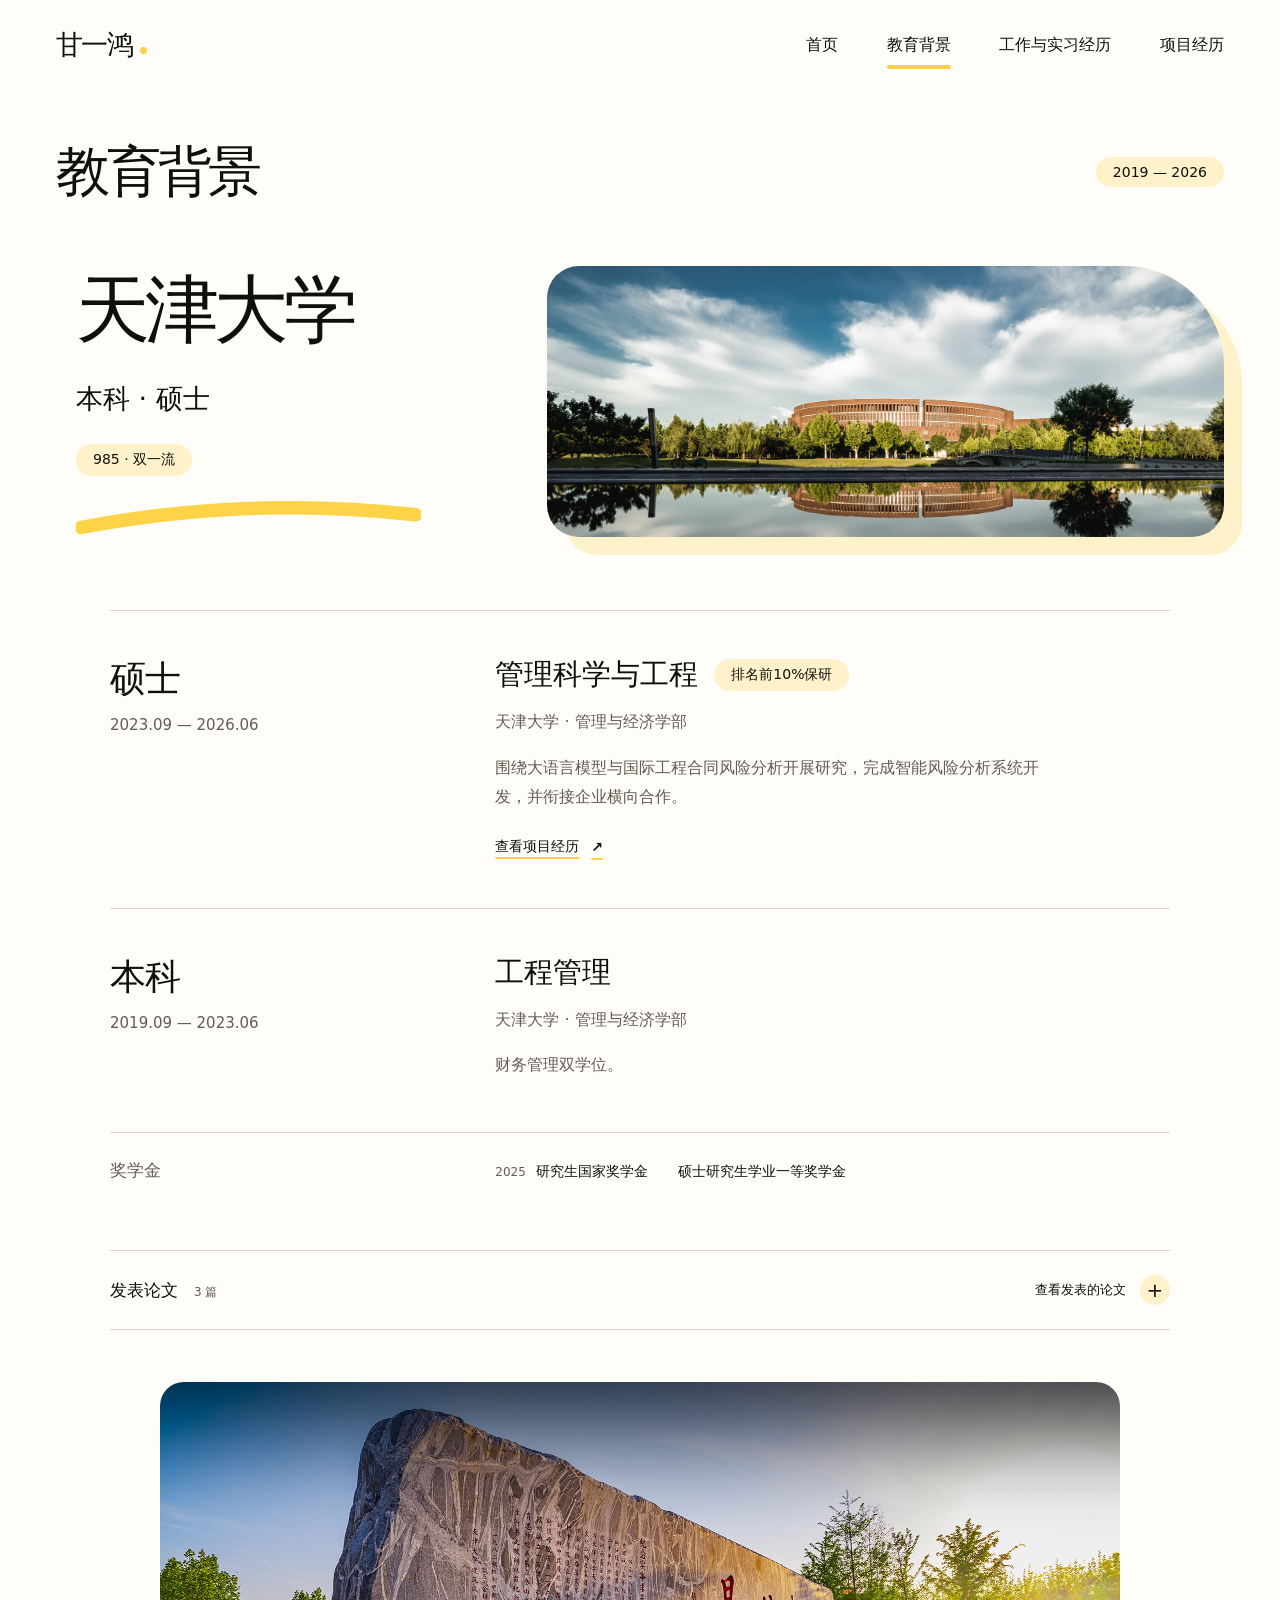
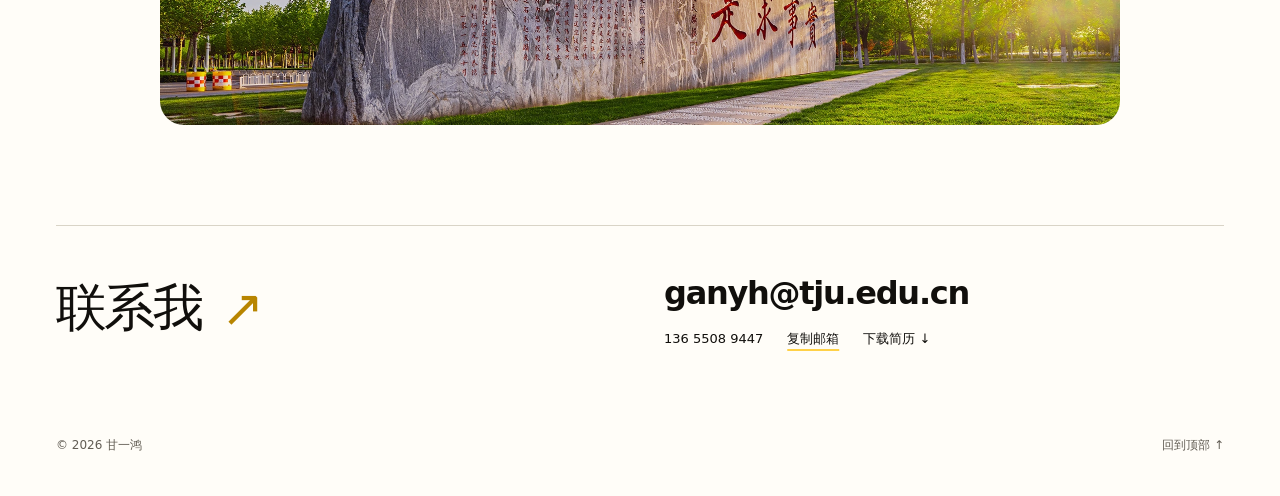
==== commit 57a5d97a: "Update resume with current portfolio URL and white header" ====
--- a/education.html
+++ b/education.html
@@ -44,7 +44,7 @@
 </main>
 <section class="contact-strip wrap" id="contact" aria-labelledby="contact-title">
 <div><h2 id="contact-title">联系我<span aria-hidden="true">↗</span></h2></div>
-<div class="contact-links"><a href="mailto:ganyh@tju.edu.cn" class="contact-email">ganyh@tju.edu.cn</a><div class="contact-small"><a href="tel:+8613655089447">136 5508 9447</a><button class="text-link" id="copy-email" type="button" hidden>复制邮箱</button><a href="assets/resume.pdf" download="甘一鸿-个人简历.pdf">下载简历 ↓</a></div><p class="copy-status" id="copy-status" role="status" aria-live="polite"></p></div>
+<div class="contact-links"><a href="mailto:ganyh@tju.edu.cn" class="contact-email">ganyh@tju.edu.cn</a><div class="contact-small"><a href="tel:+8613655089447">136 5508 9447</a><button class="text-link" id="copy-email" type="button" hidden>复制邮箱</button><a href="assets/resume.pdf?v=20261120-2" download="甘一鸿-个人简历.pdf">下载简历 ↓</a></div><p class="copy-status" id="copy-status" role="status" aria-live="polite"></p></div>
 </section>
 <footer class="footer wrap"><span>© <span id="current-year">2026</span> 甘一鸿</span><a href="#top">回到顶部 ↑</a></footer>
 <dialog class="image-dialog" aria-labelledby="image-dialog-title"><div class="image-dialog-heading"><h2 id="image-dialog-title">系统界面</h2><div class="image-dialog-actions"><button type="button" class="image-size-toggle" aria-pressed="false">原图尺寸</button><button type="button" class="dialog-close" aria-label="关闭大图">关闭 <span aria-hidden="true">×</span></button></div></div><div class="dialog-canvas" tabindex="0" aria-label="图片区域，可滚动查看"><img alt="" class="dialog-image"></div></dialog>
